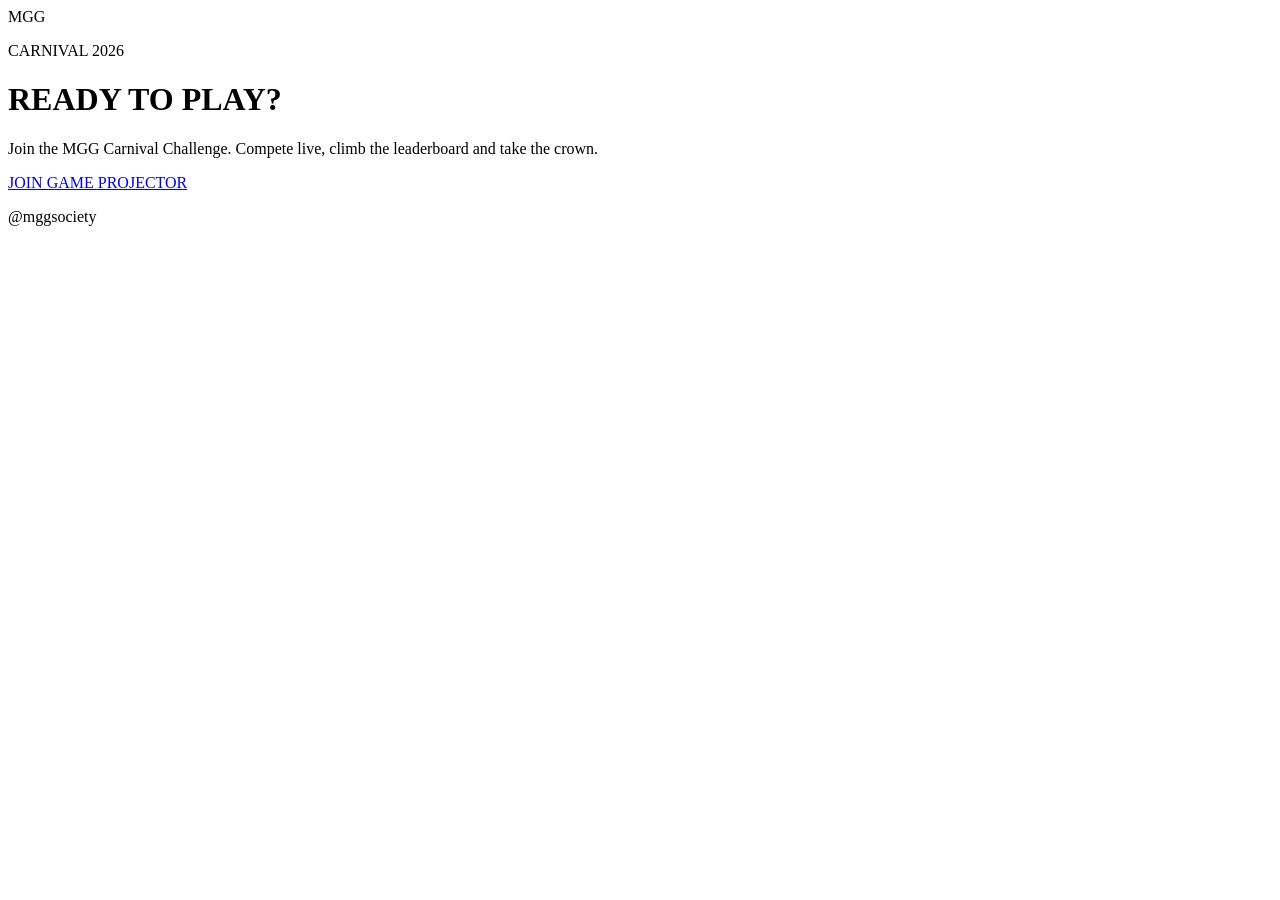
==== index.html @ 7854d75b "Create index.html" ====
<!DOCTYPE html>
<html lang="en">
<head>
  <meta charset="UTF-8" />
  <meta name="viewport" content="width=device-width, initial-scale=1.0" />

  <title>MGG Carnival</title>

  <link rel="preconnect" href="https://fonts.googleapis.com">
  <link rel="preconnect" href="https://fonts.gstatic.com" crossorigin>

  <link
    href="https://fonts.googleapis.com/css2?family=DM+Sans:wght@400;500;600;700;800&family=Playfair+Display:ital,wght@0,700;1,700&display=swap"
    rel="stylesheet"
  >

  <link rel="stylesheet" href="css/style.css" />
</head>

<body class="landing-page">

  <main class="landing">

    <div class="brand-mark">
      <span>MGG</span>
    </div>

    <p class="eyebrow">CARNIVAL 2026</p>

    <h1>
      READY TO
      <span>PLAY?</span>
    </h1>

    <p class="landing-copy">
      Join the MGG Carnival Challenge.
      Compete live, climb the leaderboard
      and take the crown.
    </p>

    <div class="landing-buttons">

      <a href="play.html" class="button button-primary">
        JOIN GAME
      </a>

      <a href="screen.html" class="button button-secondary">
        PROJECTOR
      </a>

    </div>

    <p class="instagram">@mggsociety</p>

  </main>

</body>
</html>
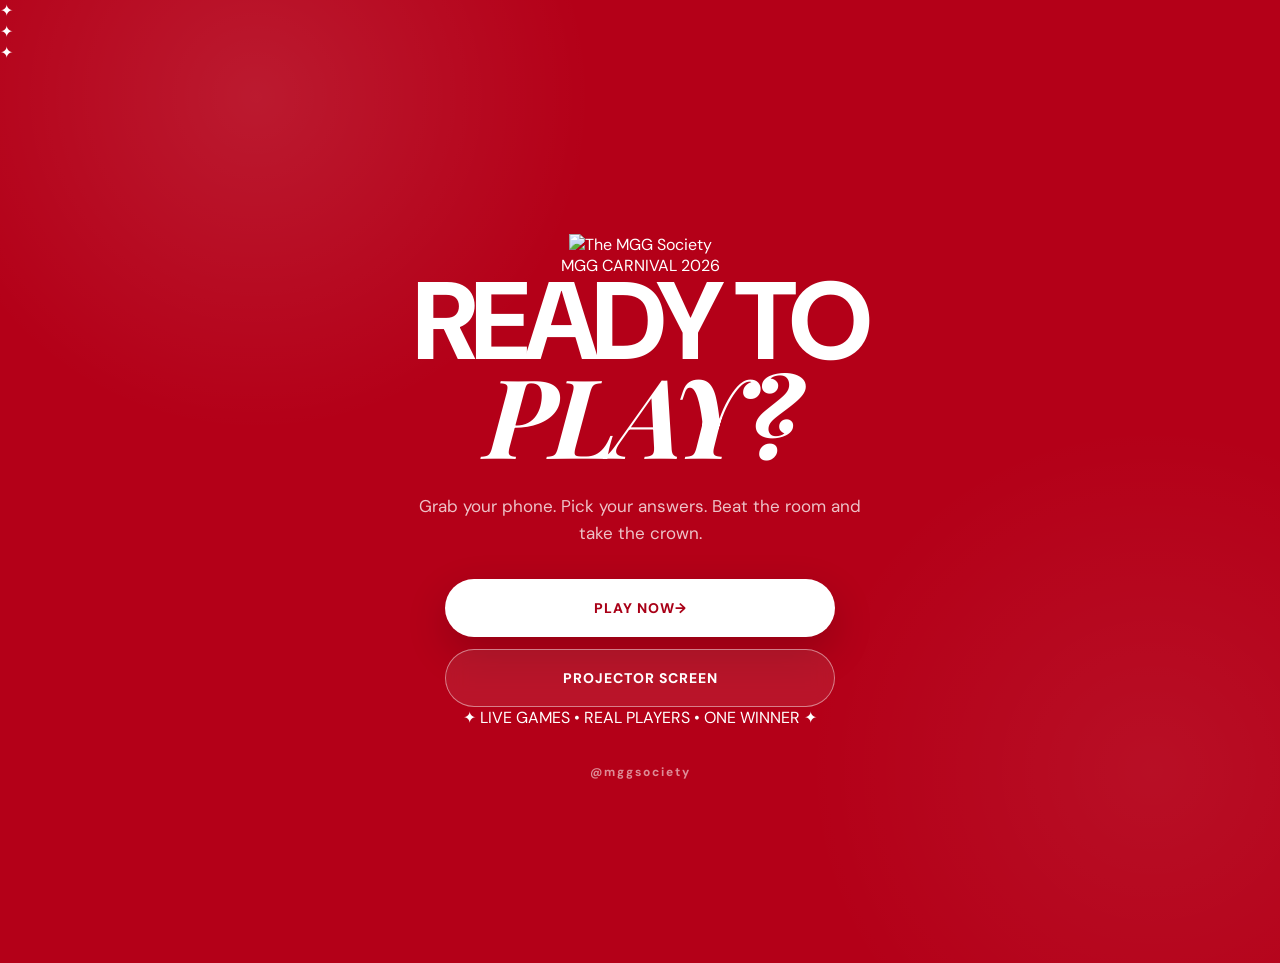
==== commit 1d1a98a8: "Update index.html" ====
--- a/index.html
+++ b/index.html
@@ -1,53 +1,77 @@
 <!DOCTYPE html>
 <html lang="en">
 <head>
-  <meta charset="UTF-8" />
-  <meta name="viewport" content="width=device-width, initial-scale=1.0" />
+  <meta charset="UTF-8">
+  <meta name="viewport" content="width=device-width, initial-scale=1.0">
 
   <title>MGG Carnival</title>
 
   <link rel="preconnect" href="https://fonts.googleapis.com">
   <link rel="preconnect" href="https://fonts.gstatic.com" crossorigin>
 
-  <link
-    href="https://fonts.googleapis.com/css2?family=DM+Sans:wght@400;500;600;700;800&family=Playfair+Display:ital,wght@0,700;1,700&display=swap"
-    rel="stylesheet"
-  >
+  <link href="https://fonts.googleapis.com/css2?family=DM+Sans:wght@400;500;600;700;800;900&family=Playfair+Display:ital,wght@0,700;1,700&display=swap" rel="stylesheet">
 
-  <link rel="stylesheet" href="css/style.css" />
+  <link rel="stylesheet" href="css/style.css">
 </head>
 
 <body class="landing-page">
 
+  <div class="background-shapes" aria-hidden="true">
+    <div class="blob blob-pink"></div>
+    <div class="blob blob-blue"></div>
+    <div class="blob blob-orange"></div>
+    <div class="blob blob-lime"></div>
+
+    <div class="floating-star star-one">✦</div>
+    <div class="floating-star star-two">✦</div>
+    <div class="floating-star star-three">✦</div>
+
+    <div class="floating-ball ball-one"></div>
+    <div class="floating-ball ball-two"></div>
+  </div>
+
   <main class="landing">
 
-    <div class="brand-mark">
-      <span>MGG</span>
+    <div class="real-logo-wrap">
+      <img
+        src="mgg-logo.png"
+        alt="The MGG Society"
+        class="real-logo"
+      >
     </div>
 
-    <p class="eyebrow">CARNIVAL 2026</p>
+    <div class="carnival-pill">
+      <span class="live-dot"></span>
+      MGG CARNIVAL 2026
+    </div>
 
-    <h1>
+    <h1 class="hero-title">
       READY TO
       <span>PLAY?</span>
     </h1>
 
     <p class="landing-copy">
-      Join the MGG Carnival Challenge.
-      Compete live, climb the leaderboard
-      and take the crown.
+      Grab your phone. Pick your answers.
+      Beat the room and take the crown.
     </p>
 
     <div class="landing-buttons">
 
-      <a href="play.html" class="button button-primary">
-        JOIN GAME
+      <a href="play.html" class="button button-primary bounce-button">
+        <span>PLAY NOW</span>
+        <span class="button-arrow">→</span>
       </a>
 
-      <a href="screen.html" class="button button-secondary">
-        PROJECTOR
+      <a href="screen.html" class="button button-secondary bounce-button">
+        PROJECTOR SCREEN
       </a>
 
+    </div>
+
+    <div class="mini-message">
+      <span>✦</span>
+      LIVE GAMES • REAL PLAYERS • ONE WINNER
+      <span>✦</span>
     </div>
 
     <p class="instagram">@mggsociety</p>
--- a/css/style.css
+++ b/css/style.css
@@ -0,0 +1,669 @@
+/* =========================================
+   MGG CARNIVAL
+   MAIN STYLESHEET
+========================================= */
+
+* {
+  box-sizing: border-box;
+}
+
+html,
+body {
+  margin: 0;
+  min-height: 100%;
+}
+
+body {
+  font-family: "DM Sans", sans-serif;
+  background:
+    radial-gradient(circle at 20% 10%, rgba(255,255,255,.10), transparent 25%),
+    radial-gradient(circle at 90% 80%, rgba(255,255,255,.06), transparent 25%),
+    #b40018;
+  color: #fff;
+}
+
+button,
+input {
+  font: inherit;
+}
+
+a {
+  color: inherit;
+  text-decoration: none;
+}
+
+.hidden {
+  display: none !important;
+}
+
+
+/* =========================================
+   LANDING PAGE
+========================================= */
+
+.landing-page {
+  min-height: 100vh;
+  overflow-x: hidden;
+}
+
+.landing {
+  width: min(92%, 760px);
+  min-height: 100vh;
+
+  margin: auto;
+  padding: 50px 20px;
+
+  display: flex;
+  flex-direction: column;
+  justify-content: center;
+  align-items: center;
+
+  text-align: center;
+}
+
+.brand-mark {
+  width: 112px;
+  height: 112px;
+
+  display: grid;
+  place-items: center;
+
+  margin-bottom: 24px;
+
+  border: 2px solid rgba(255,255,255,.85);
+  border-radius: 50%;
+
+  box-shadow:
+    0 18px 50px rgba(0,0,0,.18),
+    inset 0 0 25px rgba(255,255,255,.08);
+}
+
+.brand-mark span {
+  font-family: "Playfair Display", serif;
+  font-style: italic;
+
+  font-size: 32px;
+  font-weight: 700;
+
+  letter-spacing: -2px;
+}
+
+.eyebrow {
+  margin: 0 0 12px;
+
+  font-size: 12px;
+  font-weight: 800;
+
+  letter-spacing: 5px;
+
+  opacity: .75;
+}
+
+.landing h1 {
+  margin: 0;
+
+  font-size: clamp(56px, 12vw, 110px);
+  line-height: .84;
+
+  letter-spacing: -6px;
+  font-weight: 800;
+}
+
+.landing h1 span {
+  display: block;
+
+  font-family: "Playfair Display", serif;
+  font-style: italic;
+  font-weight: 700;
+
+  letter-spacing: -5px;
+}
+
+.landing-copy {
+  width: min(100%, 470px);
+
+  margin: 32px auto;
+
+  font-size: 17px;
+  line-height: 1.6;
+
+  color: rgba(255,255,255,.76);
+}
+
+.landing-buttons {
+  width: min(100%, 390px);
+
+  display: grid;
+  gap: 12px;
+}
+
+.button {
+  min-height: 58px;
+
+  display: flex;
+  align-items: center;
+  justify-content: center;
+
+  border-radius: 100px;
+
+  font-size: 14px;
+  font-weight: 800;
+
+  letter-spacing: 1px;
+
+  transition:
+    transform .18s ease,
+    background .18s ease;
+}
+
+.button:hover {
+  transform: translateY(-2px);
+}
+
+.button-primary {
+  background: #fff;
+  color: #a90017;
+
+  box-shadow: 0 15px 40px rgba(0,0,0,.18);
+}
+
+.button-secondary {
+  border: 1px solid rgba(255,255,255,.45);
+
+  background: rgba(255,255,255,.08);
+
+  backdrop-filter: blur(10px);
+}
+
+.instagram {
+  margin-top: 36px;
+
+  font-size: 12px;
+  font-weight: 700;
+
+  letter-spacing: 2px;
+
+  opacity: .55;
+}
+
+
+/* =========================================
+   GENERAL GAME PAGE
+========================================= */
+
+.game-page {
+  width: min(92%, 720px);
+  min-height: 100vh;
+
+  position: relative;
+
+  margin: auto;
+  padding: 90px 20px 42px;
+
+  display: flex;
+  flex-direction: column;
+  justify-content: center;
+  align-items: center;
+
+  text-align: center;
+}
+
+.mini-logo {
+  width: 72px;
+  height: 72px;
+
+  display: grid;
+  place-items: center;
+
+  margin-bottom: 22px;
+
+  border: 1px solid rgba(255,255,255,.65);
+  border-radius: 50%;
+
+  font-family: "Playfair Display", serif;
+  font-style: italic;
+
+  font-size: 22px;
+  font-weight: 700;
+}
+
+.game-title {
+  margin: 0;
+
+  font-size: clamp(48px, 11vw, 88px);
+  line-height: .9;
+
+  font-weight: 800;
+  letter-spacing: -4px;
+}
+
+.game-title span {
+  display: block;
+
+  font-family: "Playfair Display", serif;
+  font-style: italic;
+}
+
+.game-description {
+  color: rgba(255,255,255,.72);
+
+  line-height: 1.6;
+}
+
+
+/* =========================================
+   JOIN
+========================================= */
+
+.join-card {
+  width: min(100%, 430px);
+
+  margin-top: 26px;
+  padding: 24px;
+
+  background: rgba(255,255,255,.10);
+
+  border: 1px solid rgba(255,255,255,.20);
+  border-radius: 26px;
+
+  backdrop-filter: blur(14px);
+
+  box-shadow: 0 20px 60px rgba(0,0,0,.15);
+}
+
+.join-card label {
+  display: block;
+
+  margin-bottom: 9px;
+
+  text-align: left;
+
+  font-size: 11px;
+  font-weight: 800;
+
+  letter-spacing: 2px;
+
+  opacity: .7;
+}
+
+.join-card input,
+.zoom-answer-box input {
+  width: 100%;
+  height: 58px;
+
+  padding: 0 18px;
+
+  border: 0;
+  outline: 0;
+  border-radius: 16px;
+
+  background: #fff;
+  color: #171717;
+
+  font-size: 16px;
+  font-weight: 600;
+}
+
+.game-button {
+  width: 100%;
+  min-height: 58px;
+
+  margin-top: 12px;
+
+  border: 0;
+  border-radius: 16px;
+
+  cursor: pointer;
+
+  background: #161616;
+  color: #fff;
+
+  font-weight: 800;
+
+  letter-spacing: 1px;
+}
+
+.game-button:hover {
+  transform: translateY(-1px);
+}
+
+.game-button:disabled {
+  opacity: .55;
+  cursor: not-allowed;
+}
+
+.error-message {
+  min-height: 20px;
+
+  margin: 12px 0 0;
+
+  font-size: 13px;
+  font-weight: 700;
+
+  color: #fff;
+}
+
+
+/* =========================================
+   WAITING ROOM
+========================================= */
+
+.waiting-name {
+  margin: 4px 0 28px;
+
+  font-family: "Playfair Display", serif;
+  font-style: italic;
+
+  font-size: clamp(45px, 12vw, 84px);
+}
+
+.pulse-circle {
+  width: 86px;
+  height: 86px;
+
+  margin: 15px;
+
+  display: grid;
+  place-items: center;
+
+  border: 1px solid rgba(255,255,255,.3);
+  border-radius: 50%;
+
+  animation: pulse 1.5s infinite;
+}
+
+.pulse-circle span {
+  width: 16px;
+  height: 16px;
+
+  background: #fff;
+
+  border-radius: 50%;
+}
+
+@keyframes pulse {
+  0% {
+    box-shadow: 0 0 0 0 rgba(255,255,255,.35);
+  }
+
+  70% {
+    box-shadow: 0 0 0 30px rgba(255,255,255,0);
+  }
+
+  100% {
+    box-shadow: 0 0 0 0 rgba(255,255,255,0);
+  }
+}
+
+.player-status {
+  margin-top: 25px;
+  padding: 9px 14px;
+
+  border: 1px solid rgba(255,255,255,.25);
+  border-radius: 100px;
+
+  font-size: 11px;
+  font-weight: 800;
+
+  letter-spacing: 1px;
+}
+
+.online-dot {
+  width: 8px;
+  height: 8px;
+
+  display: inline-block;
+
+  margin-right: 6px;
+
+  background: #8aff9d;
+
+  border-radius: 50%;
+}
+
+
+/* =========================================
+   GAME HEADER
+========================================= */
+
+.top-game-bar {
+  width: 100%;
+
+  position: absolute;
+  top: 0;
+  left: 0;
+
+  padding: 18px 22px;
+
+  display: grid;
+  grid-template-columns: 1fr auto 1fr;
+  align-items: center;
+
+  border-bottom: 1px solid rgba(255,255,255,.15);
+
+  background: rgba(0,0,0,.08);
+}
+
+.top-game-bar > div:first-child {
+  text-align: left;
+}
+
+.top-game-bar > div:last-child {
+  text-align: right;
+}
+
+.tiny-label {
+  display: block;
+
+  margin-bottom: 2px;
+
+  font-size: 8px;
+
+  letter-spacing: 1.5px;
+
+  opacity: .6;
+}
+
+.mode-name {
+  font-size: 11px;
+  font-weight: 800;
+
+  letter-spacing: 1px;
+}
+
+
+/* =========================================
+   BATTLE ROYALE
+========================================= */
+
+.question-container {
+  width: 100%;
+
+  display: flex;
+  flex-direction: column;
+  align-items: center;
+}
+
+.question-container h1 {
+  width: min(100%, 650px);
+
+  margin: 20px auto 30px;
+
+  font-size: clamp(30px, 7vw, 50px);
+  line-height: 1.05;
+
+  letter-spacing: -2px;
+}
+
+.timer-ring {
+  width: 72px;
+  height: 72px;
+
+  display: grid;
+  place-items: center;
+
+  border: 5px solid #fff;
+  border-radius: 50%;
+
+  font-size: 25px;
+  font-weight: 800;
+}
+
+.answer-grid {
+  width: 100%;
+
+  display: grid;
+  grid-template-columns: 1fr 1fr;
+
+  gap: 10px;
+}
+
+.answer-button {
+  min-height: 90px;
+
+  padding: 15px;
+
+  border: 1px solid rgba(255,255,255,.3);
+  border-radius: 18px;
+
+  cursor: pointer;
+
+  background: rgba(255,255,255,.12);
+  color: #fff;
+
+  font-size: 15px;
+  font-weight: 700;
+
+  backdrop-filter: blur(8px);
+}
+
+.answer-button span {
+  width: 28px;
+  height: 28px;
+
+  display: inline-grid;
+  place-items: center;
+
+  margin-right: 6px;
+
+  border-radius: 50%;
+
+  background: #fff;
+  color: #a90017;
+
+  font-size: 12px;
+  font-weight: 900;
+}
+
+.answer-button:hover {
+  background: rgba(255,255,255,.20);
+}
+
+.answer-button:disabled {
+  opacity: .45;
+}
+
+
+/* =========================================
+   RESULT SCREENS
+========================================= */
+
+.result-card {
+  width: min(100%, 520px);
+
+  padding: 45px 24px;
+
+  border: 1px solid rgba(255,255,255,.2);
+  border-radius: 30px;
+
+  background: rgba(255,255,255,.09);
+
+  backdrop-filter: blur(12px);
+}
+
+.result-icon {
+  font-size: 65px;
+}
+
+.result-card h1 {
+  margin: 12px 0 8px;
+
+  font-size: clamp(38px, 9vw, 65px);
+  line-height: .9;
+}
+
+.result-card p {
+  color: rgba(255,255,255,.7);
+
+  line-height: 1.6;
+}
+
+
+/* =========================================
+   ZOOMED IN
+========================================= */
+
+.zoom-value {
+  padding: 8px 15px;
+
+  border: 1px solid rgba(255,255,255,.3);
+  border-radius: 100px;
+
+  font-size: 12px;
+  font-weight: 800;
+
+  letter-spacing: 1px;
+}
+
+.zoom-answer-box {
+  width: min(100%, 430px);
+}
+
+.zoom-warning {
+  margin-top: 14px;
+
+  font-size: 12px;
+
+  opacity: .6;
+}
+
+
+/* =========================================
+   MOBILE
+========================================= */
+
+@media (max-width: 600px) {
+
+  .brand-mark {
+    width: 90px;
+    height: 90px;
+  }
+
+  .brand-mark span {
+    font-size: 27px;
+  }
+
+  .landing h1 {
+    letter-spacing: -4px;
+  }
+
+  .landing-copy {
+    font-size: 15px;
+  }
+
+  .answer-grid {
+    grid-template-columns: 1fr;
+  }
+
+  .answer-button {
+    min-height: 68px;
+  }
+
+  .top-game-bar {
+    padding: 14px;
+  }
+
+  .mode-name {
+    font-size: 9px;
+  }
+}
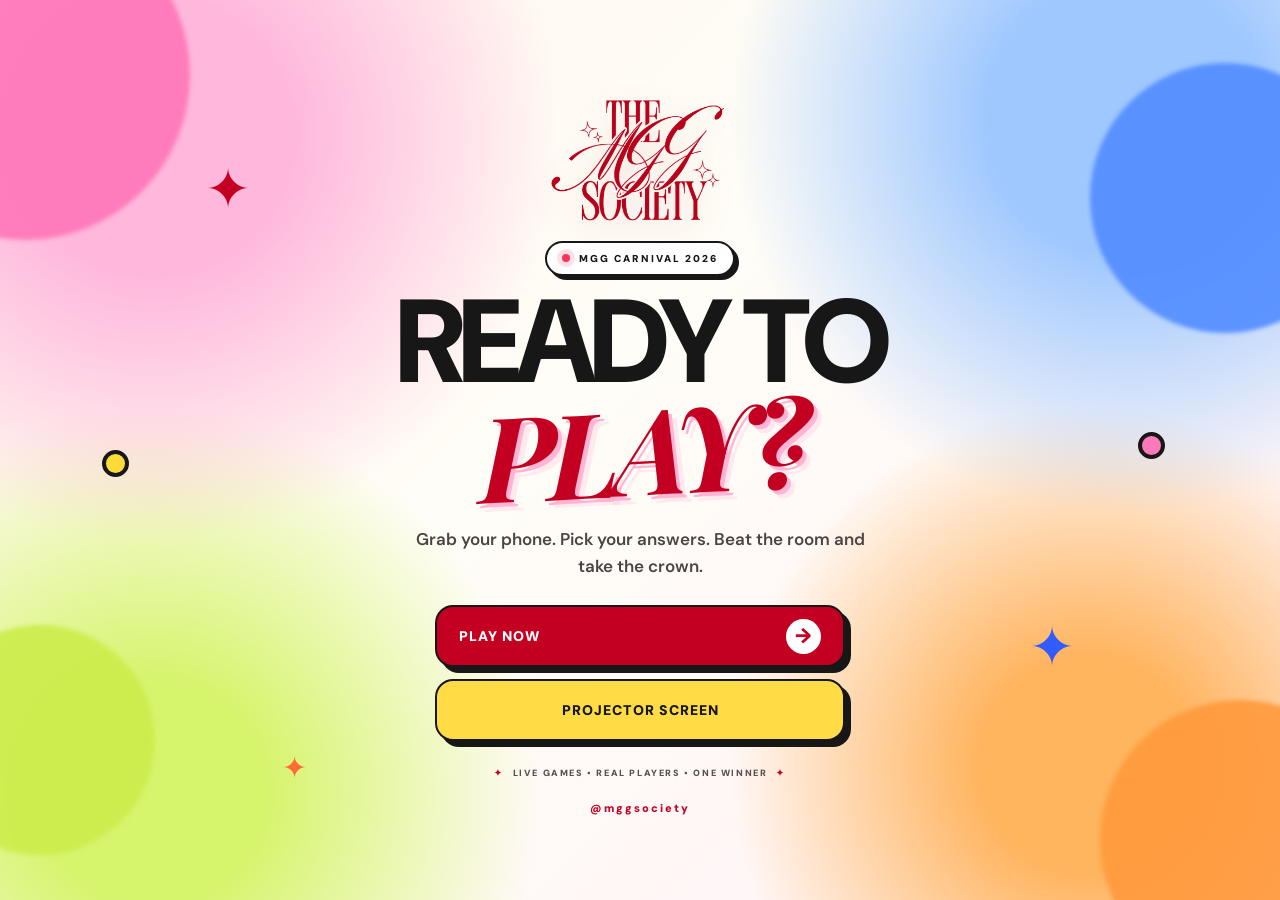
==== commit d67ce087: "Update index.html" ====
--- a/index.html
+++ b/index.html
@@ -34,7 +34,7 @@
 
     <div class="real-logo-wrap">
       <img
-        src="mgg-logo.png"
+        src="mgg-logo.png.png"
         alt="The MGG Society"
         class="real-logo"
       >
--- a/css/style.css
+++ b/css/style.css
@@ -1,6 +1,6 @@
 /* =========================================
    MGG CARNIVAL
-   MAIN STYLESHEET
+   COLOURFUL GAME SHOW EDITION
 ========================================= */
 
 * {
@@ -13,13 +13,24 @@
   min-height: 100%;
 }
 
+html {
+  scroll-behavior: smooth;
+}
+
 body {
   font-family: "DM Sans", sans-serif;
+  color: #171717;
   background:
-    radial-gradient(circle at 20% 10%, rgba(255,255,255,.10), transparent 25%),
-    radial-gradient(circle at 90% 80%, rgba(255,255,255,.06), transparent 25%),
-    #b40018;
-  color: #fff;
+    radial-gradient(circle at 12% 15%, #ffb7dc 0 10%, transparent 30%),
+    radial-gradient(circle at 88% 13%, #9fc8ff 0 10%, transparent 29%),
+    radial-gradient(circle at 85% 85%, #ffb45e 0 8%, transparent 27%),
+    radial-gradient(circle at 12% 88%, #d6f46c 0 8%, transparent 28%),
+    linear-gradient(
+      135deg,
+      #fff7ec 0%,
+      #fffdf7 45%,
+      #fff1f6 100%
+    );
 }
 
 button,
@@ -38,6 +49,157 @@
 
 
 /* =========================================
+   ANIMATED BACKGROUND
+========================================= */
+
+.background-shapes {
+  position: fixed;
+  inset: 0;
+  overflow: hidden;
+  pointer-events: none;
+  z-index: 0;
+}
+
+.blob {
+  position: absolute;
+  border-radius: 999px;
+  filter: blur(2px);
+  opacity: .9;
+}
+
+.blob-pink {
+  width: 330px;
+  height: 330px;
+  left: -140px;
+  top: -90px;
+  background: #ff76b8;
+  animation: blobFloatOne 8s ease-in-out infinite;
+}
+
+.blob-blue {
+  width: 270px;
+  height: 270px;
+  right: -80px;
+  top: 7%;
+  background: #528cff;
+  animation: blobFloatTwo 9s ease-in-out infinite;
+}
+
+.blob-orange {
+  width: 280px;
+  height: 280px;
+  right: -100px;
+  bottom: -80px;
+  background: #ff9a3d;
+  animation: blobFloatOne 10s ease-in-out infinite reverse;
+}
+
+.blob-lime {
+  width: 230px;
+  height: 230px;
+  left: -75px;
+  bottom: 5%;
+  background: #cbed4b;
+  animation: blobFloatTwo 8s ease-in-out infinite reverse;
+}
+
+@keyframes blobFloatOne {
+  0%, 100% {
+    transform: translate(0, 0) rotate(0deg);
+  }
+
+  50% {
+    transform: translate(35px, 28px) rotate(8deg);
+  }
+}
+
+@keyframes blobFloatTwo {
+  0%, 100% {
+    transform: translate(0, 0) scale(1);
+  }
+
+  50% {
+    transform: translate(-30px, 35px) scale(1.08);
+  }
+}
+
+
+/* =========================================
+   FLOATING DECORATIONS
+========================================= */
+
+.floating-star {
+  position: absolute;
+  font-size: 55px;
+  line-height: 1;
+  color: #c40022;
+  animation: starBounce 3.5s ease-in-out infinite;
+}
+
+.star-one {
+  top: 18%;
+  left: 16%;
+}
+
+.star-two {
+  right: 16%;
+  bottom: 25%;
+  color: #315cff;
+  animation-delay: .8s;
+}
+
+.star-three {
+  left: 22%;
+  bottom: 13%;
+  color: #ff6b35;
+  font-size: 30px;
+  animation-delay: 1.5s;
+}
+
+@keyframes starBounce {
+  0%, 100% {
+    transform: translateY(0) rotate(-8deg) scale(1);
+  }
+
+  50% {
+    transform: translateY(-18px) rotate(10deg) scale(1.15);
+  }
+}
+
+.floating-ball {
+  position: absolute;
+  width: 27px;
+  height: 27px;
+  border-radius: 50%;
+  border: 4px solid #171717;
+  animation: ballBounce 4s ease-in-out infinite;
+}
+
+.ball-one {
+  left: 8%;
+  top: 50%;
+  background: #ffdb39;
+}
+
+.ball-two {
+  right: 9%;
+  top: 48%;
+  background: #ff78b9;
+  animation-delay: 1s;
+}
+
+@keyframes ballBounce {
+  0%, 100% {
+    transform: translateY(0);
+  }
+
+  50% {
+    transform: translateY(-30px);
+  }
+}
+
+
+/* =========================================
    LANDING PAGE
 ========================================= */
 
@@ -47,143 +209,303 @@
 }
 
 .landing {
-  width: min(92%, 760px);
+  position: relative;
+  z-index: 2;
+
+  width: min(92%, 820px);
   min-height: 100vh;
 
   margin: auto;
-  padding: 50px 20px;
+  padding: 35px 20px;
 
   display: flex;
   flex-direction: column;
+
   justify-content: center;
   align-items: center;
 
   text-align: center;
 }
 
-.brand-mark {
-  width: 112px;
-  height: 112px;
-
-  display: grid;
-  place-items: center;
-
-  margin-bottom: 24px;
-
-  border: 2px solid rgba(255,255,255,.85);
+
+/* =========================================
+   REAL MGG LOGO
+========================================= */
+
+.real-logo-wrap {
+  position: relative;
+
+  width: 230px;
+  height: 155px;
+
+  display: flex;
+  align-items: center;
+  justify-content: center;
+
+  margin-bottom: 4px;
+
+  animation: logoBounce 4s ease-in-out infinite;
+}
+
+.real-logo {
+  display: block;
+
+  width: 100%;
+  height: 100%;
+
+  object-fit: contain;
+
+  filter:
+    drop-shadow(0 12px 16px rgba(117, 0, 19, .13));
+}
+
+@keyframes logoBounce {
+  0%, 100% {
+    transform: translateY(0) rotate(-1deg);
+  }
+
+  50% {
+    transform: translateY(-10px) rotate(1deg);
+  }
+}
+
+
+/* =========================================
+   CARNIVAL BADGE
+========================================= */
+
+.carnival-pill {
+  display: inline-flex;
+  align-items: center;
+  gap: 9px;
+
+  margin: 8px 0 20px;
+
+  padding: 9px 15px;
+
+  border: 2px solid #171717;
+  border-radius: 999px;
+
+  background: #ffffff;
+
+  box-shadow: 4px 4px 0 #171717;
+
+  font-size: 10px;
+  font-weight: 900;
+
+  letter-spacing: 2px;
+}
+
+.live-dot {
+  width: 8px;
+  height: 8px;
+
   border-radius: 50%;
 
-  box-shadow:
-    0 18px 50px rgba(0,0,0,.18),
-    inset 0 0 25px rgba(255,255,255,.08);
-}
-
-.brand-mark span {
-  font-family: "Playfair Display", serif;
-  font-style: italic;
-
-  font-size: 32px;
-  font-weight: 700;
-
-  letter-spacing: -2px;
-}
-
-.eyebrow {
-  margin: 0 0 12px;
-
-  font-size: 12px;
-  font-weight: 800;
-
-  letter-spacing: 5px;
-
-  opacity: .75;
-}
-
-.landing h1 {
+  background: #ff3158;
+
+  box-shadow: 0 0 0 5px rgba(255, 49, 88, .15);
+
+  animation: livePulse 1.4s infinite;
+}
+
+@keyframes livePulse {
+  50% {
+    transform: scale(.7);
+    opacity: .55;
+  }
+}
+
+
+/* =========================================
+   HERO
+========================================= */
+
+.hero-title {
   margin: 0;
 
-  font-size: clamp(56px, 12vw, 110px);
-  line-height: .84;
-
-  letter-spacing: -6px;
-  font-weight: 800;
-}
-
-.landing h1 span {
+  font-size: clamp(65px, 12vw, 118px);
+
+  line-height: .78;
+
+  letter-spacing: -7px;
+
+  font-weight: 900;
+
+  color: #171717;
+
+  animation: heroArrival .7s cubic-bezier(.17,.89,.32,1.4);
+}
+
+.hero-title span {
   display: block;
+
+  margin-top: 13px;
 
   font-family: "Playfair Display", serif;
   font-style: italic;
   font-weight: 700;
 
-  letter-spacing: -5px;
+  color: #c40022;
+
+  transform: rotate(-3deg);
+
+  text-shadow:
+    4px 4px 0 #ffb4d4,
+    8px 8px 0 rgba(255, 180, 212, .25);
+}
+
+@keyframes heroArrival {
+  from {
+    opacity: 0;
+    transform: translateY(50px) scale(.85);
+  }
+
+  to {
+    opacity: 1;
+    transform: translateY(0) scale(1);
+  }
 }
 
 .landing-copy {
-  width: min(100%, 470px);
-
-  margin: 32px auto;
+  width: min(100%, 480px);
+
+  margin: 33px auto 25px;
 
   font-size: 17px;
   line-height: 1.6;
 
-  color: rgba(255,255,255,.76);
-}
+  color: #4c4545;
+
+  font-weight: 600;
+}
+
+
+/* =========================================
+   BUTTONS
+========================================= */
 
 .landing-buttons {
-  width: min(100%, 390px);
+  width: min(100%, 410px);
 
   display: grid;
   gap: 12px;
 }
 
 .button {
-  min-height: 58px;
+  min-height: 62px;
 
   display: flex;
   align-items: center;
   justify-content: center;
 
-  border-radius: 100px;
+  border: 2px solid #171717;
+  border-radius: 18px;
 
   font-size: 14px;
-  font-weight: 800;
+  font-weight: 900;
 
   letter-spacing: 1px;
 
   transition:
-    transform .18s ease,
-    background .18s ease;
+    transform .16s ease,
+    box-shadow .16s ease;
+}
+
+.button-primary {
+  justify-content: space-between;
+
+  padding: 0 22px;
+
+  background: #c40022;
+  color: white;
+
+  box-shadow: 6px 6px 0 #171717;
+}
+
+.button-secondary {
+  background: #ffdc45;
+  color: #171717;
+
+  box-shadow: 6px 6px 0 #171717;
+}
+
+.button-arrow {
+  width: 35px;
+  height: 35px;
+
+  display: grid;
+  place-items: center;
+
+  border-radius: 50%;
+
+  background: white;
+  color: #c40022;
+
+  font-size: 21px;
+}
+
+.bounce-button {
+  animation: gentleButtonBounce 3s ease-in-out infinite;
+}
+
+.button-secondary {
+  animation-delay: .3s;
+}
+
+@keyframes gentleButtonBounce {
+  0%, 100% {
+    transform: translateY(0);
+  }
+
+  50% {
+    transform: translateY(-4px);
+  }
 }
 
 .button:hover {
-  transform: translateY(-2px);
-}
-
-.button-primary {
-  background: #fff;
-  color: #a90017;
-
-  box-shadow: 0 15px 40px rgba(0,0,0,.18);
-}
-
-.button-secondary {
-  border: 1px solid rgba(255,255,255,.45);
-
-  background: rgba(255,255,255,.08);
-
-  backdrop-filter: blur(10px);
+  transform: translate(-2px, -3px) scale(1.025);
+  box-shadow: 9px 9px 0 #171717;
+}
+
+.button:active {
+  transform: translate(5px, 5px) scale(.98);
+  box-shadow: 1px 1px 0 #171717;
+}
+
+
+/* =========================================
+   SMALL LANDING DETAILS
+========================================= */
+
+.mini-message {
+  margin-top: 26px;
+
+  display: flex;
+  align-items: center;
+  gap: 9px;
+
+  font-size: 9px;
+  font-weight: 900;
+
+  letter-spacing: 1.6px;
+
+  color: #595151;
+}
+
+.mini-message span {
+  color: #c40022;
 }
 
 .instagram {
-  margin-top: 36px;
-
-  font-size: 12px;
-  font-weight: 700;
+  margin-top: 22px;
+
+  font-size: 11px;
+  font-weight: 900;
 
   letter-spacing: 2px;
 
-  opacity: .55;
+  color: #c40022;
 }
 
 
@@ -198,77 +520,136 @@
   position: relative;
 
   margin: auto;
-  padding: 90px 20px 42px;
+
+  padding: 95px 20px 42px;
 
   display: flex;
   flex-direction: column;
+
   justify-content: center;
   align-items: center;
 
   text-align: center;
 }
 
+
+/* =========================================
+   REAL SMALL LOGO
+========================================= */
+
 .mini-logo {
-  width: 72px;
-  height: 72px;
-
-  display: grid;
-  place-items: center;
-
-  margin-bottom: 22px;
-
-  border: 1px solid rgba(255,255,255,.65);
-  border-radius: 50%;
+  width: 150px;
+  height: 105px;
+
+  display: flex;
+  align-items: center;
+  justify-content: center;
+
+  margin-bottom: 12px;
+}
+
+.real-mini-logo img {
+  width: 100%;
+  height: 100%;
+
+  object-fit: contain;
+
+  filter:
+    drop-shadow(0 9px 10px rgba(100, 0, 20, .12));
+
+  animation: miniLogoFloat 3s ease-in-out infinite;
+}
+
+@keyframes miniLogoFloat {
+  0%, 100% {
+    transform: translateY(0);
+  }
+
+  50% {
+    transform: translateY(-7px);
+  }
+}
+
+
+/* =========================================
+   GAME TYPOGRAPHY
+========================================= */
+
+.eyebrow {
+  margin: 0 0 12px;
+
+  font-size: 11px;
+  font-weight: 900;
+
+  letter-spacing: 4px;
+
+  color: #c40022;
+}
+
+.game-title {
+  margin: 0;
+
+  font-size: clamp(50px, 11vw, 90px);
+
+  line-height: .86;
+
+  font-weight: 900;
+
+  letter-spacing: -5px;
+
+  color: #171717;
+}
+
+.game-title span {
+  display: block;
 
   font-family: "Playfair Display", serif;
   font-style: italic;
 
-  font-size: 22px;
-  font-weight: 700;
-}
-
-.game-title {
-  margin: 0;
-
-  font-size: clamp(48px, 11vw, 88px);
-  line-height: .9;
-
-  font-weight: 800;
-  letter-spacing: -4px;
-}
-
-.game-title span {
-  display: block;
-
-  font-family: "Playfair Display", serif;
-  font-style: italic;
+  color: #c40022;
 }
 
 .game-description {
-  color: rgba(255,255,255,.72);
+  color: #5c5555;
 
   line-height: 1.6;
-}
-
-
-/* =========================================
-   JOIN
+
+  font-weight: 600;
+}
+
+
+/* =========================================
+   JOIN CARD
 ========================================= */
 
 .join-card {
-  width: min(100%, 430px);
+  width: min(100%, 440px);
 
   margin-top: 26px;
-  padding: 24px;
-
-  background: rgba(255,255,255,.10);
-
-  border: 1px solid rgba(255,255,255,.20);
-  border-radius: 26px;
-
-  backdrop-filter: blur(14px);
-
-  box-shadow: 0 20px 60px rgba(0,0,0,.15);
+  padding: 22px;
+
+  background: rgba(255,255,255,.82);
+
+  border: 2px solid #171717;
+  border-radius: 24px;
+
+  box-shadow: 8px 8px 0 #171717;
+
+  backdrop-filter: blur(16px);
+
+  animation: cardArrival .6s cubic-bezier(.17,.89,.32,1.4);
+}
+
+@keyframes cardArrival {
+  from {
+    opacity: 0;
+    transform: translateY(35px) scale(.92);
+  }
+
+  to {
+    opacity: 1;
+    transform: translateY(0) scale(1);
+  }
 }
 
 .join-card label {
@@ -278,12 +659,12 @@
 
   text-align: left;
 
-  font-size: 11px;
-  font-weight: 800;
+  font-size: 10px;
+  font-weight: 900;
 
   letter-spacing: 2px;
 
-  opacity: .7;
+  color: #605858;
 }
 
 .join-card input,
@@ -293,15 +674,27 @@
 
   padding: 0 18px;
 
-  border: 0;
-  outline: 0;
-  border-radius: 16px;
+  border: 2px solid #171717;
+  outline: none;
+
+  border-radius: 15px;
 
   background: #fff;
   color: #171717;
 
   font-size: 16px;
-  font-weight: 600;
+  font-weight: 700;
+
+  transition:
+    transform .15s ease,
+    box-shadow .15s ease;
+}
+
+.join-card input:focus,
+.zoom-answer-box input:focus {
+  transform: translateY(-2px);
+
+  box-shadow: 4px 4px 0 #ff9cc8;
 }
 
 .game-button {
@@ -310,21 +703,34 @@
 
   margin-top: 12px;
 
-  border: 0;
-  border-radius: 16px;
+  border: 2px solid #171717;
+  border-radius: 15px;
 
   cursor: pointer;
 
-  background: #161616;
+  background: #c40022;
   color: #fff;
 
-  font-weight: 800;
-
+  box-shadow: 5px 5px 0 #171717;
+
+  font-weight: 900;
   letter-spacing: 1px;
+
+  transition:
+    transform .15s ease,
+    box-shadow .15s ease;
 }
 
 .game-button:hover {
-  transform: translateY(-1px);
+  transform: translate(-2px, -2px);
+
+  box-shadow: 7px 7px 0 #171717;
+}
+
+.game-button:active {
+  transform: translate(4px, 4px);
+
+  box-shadow: 1px 1px 0 #171717;
 }
 
 .game-button:disabled {
@@ -338,14 +744,14 @@
   margin: 12px 0 0;
 
   font-size: 13px;
-  font-weight: 700;
-
-  color: #fff;
-}
-
-
-/* =========================================
-   WAITING ROOM
+  font-weight: 800;
+
+  color: #c40022;
+}
+
+
+/* =========================================
+   WAITING SCREEN
 ========================================= */
 
 .waiting-name {
@@ -355,55 +761,64 @@
   font-style: italic;
 
   font-size: clamp(45px, 12vw, 84px);
+
+  color: #c40022;
 }
 
 .pulse-circle {
-  width: 86px;
-  height: 86px;
+  width: 92px;
+  height: 92px;
 
   margin: 15px;
 
   display: grid;
   place-items: center;
 
-  border: 1px solid rgba(255,255,255,.3);
+  border: 3px solid #171717;
   border-radius: 50%;
 
+  background: #ffdc45;
+
   animation: pulse 1.5s infinite;
 }
 
 .pulse-circle span {
-  width: 16px;
-  height: 16px;
-
-  background: #fff;
+  width: 18px;
+  height: 18px;
+
+  background: #c40022;
 
   border-radius: 50%;
 }
 
 @keyframes pulse {
   0% {
-    box-shadow: 0 0 0 0 rgba(255,255,255,.35);
+    box-shadow: 0 0 0 0 rgba(196,0,34,.25);
   }
 
   70% {
-    box-shadow: 0 0 0 30px rgba(255,255,255,0);
+    box-shadow: 0 0 0 30px rgba(196,0,34,0);
   }
 
   100% {
-    box-shadow: 0 0 0 0 rgba(255,255,255,0);
+    box-shadow: 0 0 0 0 rgba(196,0,34,0);
   }
 }
 
 .player-status {
   margin-top: 25px;
+
   padding: 9px 14px;
 
-  border: 1px solid rgba(255,255,255,.25);
+  border: 2px solid #171717;
   border-radius: 100px;
 
-  font-size: 11px;
-  font-weight: 800;
+  background: white;
+
+  box-shadow: 3px 3px 0 #171717;
+
+  font-size: 10px;
+  font-weight: 900;
 
   letter-spacing: 1px;
 }
@@ -416,7 +831,7 @@
 
   margin-right: 6px;
 
-  background: #8aff9d;
+  background: #3ed45f;
 
   border-radius: 50%;
 }
@@ -430,18 +845,22 @@
   width: 100%;
 
   position: absolute;
-  top: 0;
+  top: 15px;
   left: 0;
 
-  padding: 18px 22px;
+  padding: 13px 18px;
 
   display: grid;
   grid-template-columns: 1fr auto 1fr;
+
   align-items: center;
 
-  border-bottom: 1px solid rgba(255,255,255,.15);
-
-  background: rgba(0,0,0,.08);
+  border: 2px solid #171717;
+  border-radius: 18px;
+
+  background: rgba(255,255,255,.88);
+
+  box-shadow: 5px 5px 0 #171717;
 }
 
 .top-game-bar > div:first-child {
@@ -461,12 +880,12 @@
 
   letter-spacing: 1.5px;
 
-  opacity: .6;
+  color: #777;
 }
 
 .mode-name {
   font-size: 11px;
-  font-weight: 800;
+  font-weight: 900;
 
   letter-spacing: 1px;
 }
@@ -481,6 +900,7 @@
 
   display: flex;
   flex-direction: column;
+
   align-items: center;
 }
 
@@ -490,73 +910,116 @@
   margin: 20px auto 30px;
 
   font-size: clamp(30px, 7vw, 50px);
+
   line-height: 1.05;
 
   letter-spacing: -2px;
 }
 
 .timer-ring {
-  width: 72px;
-  height: 72px;
+  width: 75px;
+  height: 75px;
 
   display: grid;
   place-items: center;
 
-  border: 5px solid #fff;
+  border: 3px solid #171717;
   border-radius: 50%;
 
+  background: #ffdc45;
+
+  box-shadow: 5px 5px 0 #171717;
+
   font-size: 25px;
-  font-weight: 800;
+  font-weight: 900;
+
+  animation: timerBounce 1s ease-in-out infinite;
+}
+
+@keyframes timerBounce {
+  50% {
+    transform: scale(1.07);
+  }
 }
 
 .answer-grid {
   width: 100%;
 
   display: grid;
+
   grid-template-columns: 1fr 1fr;
 
-  gap: 10px;
+  gap: 12px;
 }
 
 .answer-button {
-  min-height: 90px;
+  min-height: 92px;
 
   padding: 15px;
 
-  border: 1px solid rgba(255,255,255,.3);
+  border: 2px solid #171717;
   border-radius: 18px;
 
   cursor: pointer;
 
-  background: rgba(255,255,255,.12);
-  color: #fff;
+  background: white;
+  color: #171717;
+
+  box-shadow: 5px 5px 0 #171717;
 
   font-size: 15px;
-  font-weight: 700;
-
-  backdrop-filter: blur(8px);
+  font-weight: 800;
+
+  transition:
+    transform .15s ease,
+    box-shadow .15s ease;
+}
+
+.answer-button:nth-child(1) {
+  background: #ffb3d5;
+}
+
+.answer-button:nth-child(2) {
+  background: #a9c9ff;
+}
+
+.answer-button:nth-child(3) {
+  background: #ffcf72;
+}
+
+.answer-button:nth-child(4) {
+  background: #d5ef72;
 }
 
 .answer-button span {
-  width: 28px;
-  height: 28px;
+  width: 29px;
+  height: 29px;
 
   display: inline-grid;
   place-items: center;
 
   margin-right: 6px;
 
+  border: 2px solid #171717;
   border-radius: 50%;
 
-  background: #fff;
-  color: #a90017;
+  background: white;
+  color: #171717;
 
   font-size: 12px;
   font-weight: 900;
 }
 
 .answer-button:hover {
-  background: rgba(255,255,255,.20);
+  transform: translate(-2px, -3px);
+
+  box-shadow: 8px 8px 0 #171717;
+}
+
+.answer-button:active {
+  transform: translate(4px, 4px);
+
+  box-shadow: 1px 1px 0 #171717;
 }
 
 .answer-button:disabled {
@@ -565,7 +1028,7 @@
 
 
 /* =========================================
-   RESULT SCREENS
+   RESULTS
 ========================================= */
 
 .result-card {
@@ -573,29 +1036,54 @@
 
   padding: 45px 24px;
 
-  border: 1px solid rgba(255,255,255,.2);
-  border-radius: 30px;
-
-  background: rgba(255,255,255,.09);
-
-  backdrop-filter: blur(12px);
+  border: 2px solid #171717;
+  border-radius: 28px;
+
+  background: rgba(255,255,255,.9);
+
+  box-shadow: 8px 8px 0 #171717;
+
+  animation: resultPop .5s cubic-bezier(.17,.89,.32,1.5);
+}
+
+@keyframes resultPop {
+  from {
+    transform: scale(.7) rotate(-3deg);
+    opacity: 0;
+  }
+
+  to {
+    transform: scale(1) rotate(0);
+    opacity: 1;
+  }
 }
 
 .result-icon {
   font-size: 65px;
+
+  animation: iconBounce 1.3s ease-in-out infinite;
+}
+
+@keyframes iconBounce {
+  50% {
+    transform: translateY(-9px) rotate(5deg);
+  }
 }
 
 .result-card h1 {
   margin: 12px 0 8px;
 
   font-size: clamp(38px, 9vw, 65px);
+
   line-height: .9;
 }
 
 .result-card p {
-  color: rgba(255,255,255,.7);
+  color: #5b5555;
 
   line-height: 1.6;
+
+  font-weight: 600;
 }
 
 
@@ -606,11 +1094,15 @@
 .zoom-value {
   padding: 8px 15px;
 
-  border: 1px solid rgba(255,255,255,.3);
+  border: 2px solid #171717;
   border-radius: 100px;
 
+  background: #d5ef72;
+
+  box-shadow: 3px 3px 0 #171717;
+
   font-size: 12px;
-  font-weight: 800;
+  font-weight: 900;
 
   letter-spacing: 1px;
 }
@@ -624,7 +1116,7 @@
 
   font-size: 12px;
 
-  opacity: .6;
+  color: #6c6464;
 }
 
 
@@ -634,23 +1126,59 @@
 
 @media (max-width: 600px) {
 
-  .brand-mark {
-    width: 90px;
-    height: 90px;
-  }
-
-  .brand-mark span {
-    font-size: 27px;
-  }
-
-  .landing h1 {
-    letter-spacing: -4px;
+  .blob-pink {
+    width: 210px;
+    height: 210px;
+  }
+
+  .blob-blue {
+    width: 190px;
+    height: 190px;
+  }
+
+  .blob-orange {
+    width: 190px;
+    height: 190px;
+  }
+
+  .blob-lime {
+    width: 160px;
+    height: 160px;
+  }
+
+  .floating-star {
+    font-size: 34px;
+  }
+
+  .star-one {
+    left: 6%;
+    top: 17%;
+  }
+
+  .star-two {
+    right: 6%;
+    bottom: 22%;
+  }
+
+  .real-logo-wrap {
+    width: 185px;
+    height: 125px;
+  }
+
+  .hero-title {
+    font-size: clamp(58px, 20vw, 84px);
+    letter-spacing: -5px;
   }
 
   .landing-copy {
     font-size: 15px;
   }
 
+  .mini-message {
+    font-size: 8px;
+    letter-spacing: 1px;
+  }
+
   .answer-grid {
     grid-template-columns: 1fr;
   }
@@ -660,10 +1188,31 @@
   }
 
   .top-game-bar {
-    padding: 14px;
+    padding: 12px;
   }
 
   .mode-name {
     font-size: 9px;
   }
-}
+
+  .mini-logo {
+    width: 125px;
+    height: 88px;
+  }
+}
+
+
+/* =========================================
+   ACCESSIBILITY
+========================================= */
+
+@media (prefers-reduced-motion: reduce) {
+
+  *,
+  *::before,
+  *::after {
+    animation-duration: .01ms !important;
+    animation-iteration-count: 1 !important;
+    scroll-behavior: auto !important;
+  }
+}
